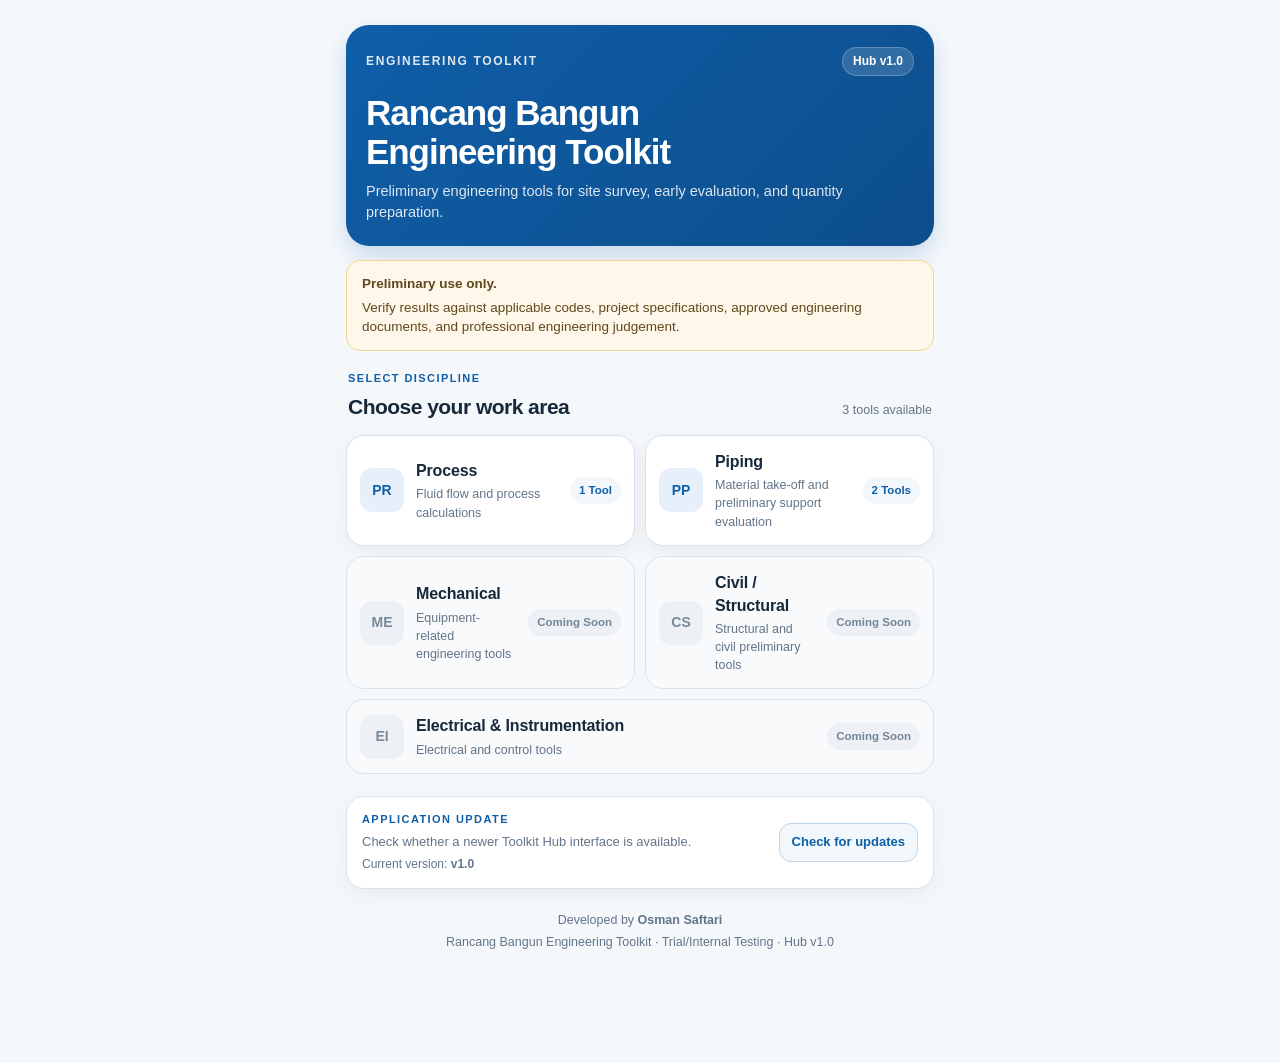
==== index.html @ 7b31bf26 "Add files via upload" ====
<!DOCTYPE html>
<html lang="en">
<head>
  <meta charset="UTF-8">
  <meta name="viewport" content="width=device-width, initial-scale=1.0, viewport-fit=cover">
  <meta name="theme-color" content="#0f5ea8">
  <meta name="description" content="Rancang Bangun Engineering Toolkit — preliminary engineering tools for site survey and early evaluation.">
  <title>Rancang Bangun Engineering Toolkit</title>
  <link rel="manifest" href="./manifest.webmanifest">
  <link rel="icon" href="./icons/icon-192.png">
  <link rel="apple-touch-icon" href="./icons/icon-192.png">
  <link rel="stylesheet" href="./assets/css/styles.css?v=1.0.0">
</head>
<body>
  <main class="app-shell">
    <header class="hero" aria-label="Application header">
      <div class="hero-top">
        <span class="eyebrow">ENGINEERING TOOLKIT</span>
        <span class="badge">Hub v1.0</span>
      </div>
      <h1>Rancang Bangun<br>Engineering Toolkit</h1>
      <p class="hero-subtitle">Preliminary engineering tools for site survey, early evaluation, and quantity preparation.</p>
    </header>

    <section class="notice" aria-label="Usage limitation">
      <strong>Preliminary use only.</strong>
      <span>Verify results against applicable codes, project specifications, approved engineering documents, and professional engineering judgement.</span>
    </section>

    <section class="view active" id="disciplines-view" aria-labelledby="disciplines-title">
      <div class="section-heading">
        <div>
          <p class="step">SELECT DISCIPLINE</p>
          <h2 id="disciplines-title">Choose your work area</h2>
        </div>
        <span class="available-count">3 tools available</span>
      </div>

      <div class="discipline-grid">
        <button class="discipline-card available" data-open-discipline="process" type="button">
          <span class="discipline-icon">PR</span>
          <span class="discipline-body">
            <strong>Process</strong>
            <span>Fluid flow and process calculations</span>
          </span>
          <span class="tool-chip">1 Tool</span>
        </button>

        <button class="discipline-card available" data-open-discipline="piping" type="button">
          <span class="discipline-icon">PP</span>
          <span class="discipline-body">
            <strong>Piping</strong>
            <span>Material take-off and preliminary support evaluation</span>
          </span>
          <span class="tool-chip">2 Tools</span>
        </button>

        <article class="discipline-card disabled" aria-label="Mechanical tools coming soon">
          <span class="discipline-icon muted">ME</span>
          <span class="discipline-body">
            <strong>Mechanical</strong>
            <span>Equipment-related engineering tools</span>
          </span>
          <span class="tool-chip muted">Coming Soon</span>
        </article>

        <article class="discipline-card disabled" aria-label="Civil and structural tools coming soon">
          <span class="discipline-icon muted">CS</span>
          <span class="discipline-body">
            <strong>Civil / Structural</strong>
            <span>Structural and civil preliminary tools</span>
          </span>
          <span class="tool-chip muted">Coming Soon</span>
        </article>

        <article class="discipline-card disabled" aria-label="Electrical and instrumentation tools coming soon">
          <span class="discipline-icon muted">EI</span>
          <span class="discipline-body">
            <strong>Electrical &amp; Instrumentation</strong>
            <span>Electrical and control tools</span>
          </span>
          <span class="tool-chip muted">Coming Soon</span>
        </article>
      </div>
    </section>

    <section class="view" id="tools-view" aria-labelledby="tools-title">
      <button class="back-button" id="back-button" type="button" aria-label="Back to disciplines">
        <span aria-hidden="true">←</span> Back to Disciplines
      </button>

      <div class="section-heading tools-heading">
        <div>
          <p class="step" id="tools-eyebrow">DISCIPLINE</p>
          <h2 id="tools-title">Tools</h2>
          <p class="section-copy" id="tools-description"></p>
        </div>
      </div>

      <div id="tool-cards" class="tool-list" aria-live="polite"></div>

      <aside class="module-note">
        <strong>Phase 1 Hub:</strong>
        Each tool currently opens its existing standalone application. No calculator logic or trial app files are modified by this hub.
      </aside>
    </section>

    <section class="update-card" aria-label="Application update">
      <div>
        <p class="step">APPLICATION UPDATE</p>
        <p class="update-text">Check whether a newer Toolkit Hub interface is available.</p>
        <p class="version-label">Current version: <strong>v1.0</strong></p>
      </div>
      <button class="secondary-button" id="check-update" type="button">Check for updates</button>
    </section>

    <footer class="footer">
      <p>Developed by <strong>Osman Saftari</strong></p>
      <p>Rancang Bangun Engineering Toolkit · Trial/Internal Testing · Hub v1.0</p>
    </footer>
  </main>

  <div class="install-prompt hidden" id="install-prompt" role="dialog" aria-label="Install application">
    <div>
      <strong>Install this app</strong>
      <span>One hub for engineering tools</span>
    </div>
    <button id="install-button" type="button">Install</button>
    <button class="dismiss" id="dismiss-install" type="button" aria-label="Dismiss">×</button>
  </div>

  <div class="update-toast hidden" id="update-toast" role="alert">
    <div>
      <strong>New version available</strong>
      <span>An updated version of the Toolkit Hub is ready.</span>
    </div>
    <button id="apply-update" type="button">Update now</button>
  </div>

  <div class="status-toast hidden" id="status-toast" role="status"></div>

  <script src="./assets/js/app.js?v=1.0.0" defer></script>
</body>
</html>
---- assets/css/styles.css ----
/* Rancang Bangun Engineering Toolkit Hub v1.0 */
:root {
  --blue-900: #0c3f70;
  --blue-800: #0f5ea8;
  --blue-700: #176fbe;
  --blue-100: #e7f0fa;
  --blue-050: #f2f7fc;
  --text: #17283a;
  --muted: #627589;
  --border: #dae3ec;
  --card: #ffffff;
  --canvas: #f5f8fb;
  --warning-bg: #fff8ea;
  --warning-border: #f0d490;
  --warning-text: #5f481b;
  --shadow: 0 6px 20px rgba(20, 46, 72, 0.06);
  --radius: 18px;
}
* { box-sizing: border-box; }
html { -webkit-text-size-adjust: 100%; }
body {
  margin: 0;
  min-height: 100vh;
  background: var(--canvas);
  color: var(--text);
  font-family: Inter, "Segoe UI", Roboto, Arial, sans-serif;
  line-height: 1.45;
}
button, a { font: inherit; -webkit-tap-highlight-color: transparent; }
button { cursor: pointer; }
.app-shell {
  max-width: 620px;
  margin: 0 auto;
  padding: 18px 16px 108px;
}
.hero {
  padding: 22px 20px 23px;
  border-radius: 23px;
  background: linear-gradient(135deg, var(--blue-800) 0%, #0d4e8c 100%);
  color: #fff;
  box-shadow: 0 10px 25px rgba(15, 94, 168, 0.2);
}
.hero-top {
  display: flex;
  justify-content: space-between;
  gap: 10px;
  align-items: center;
  margin-bottom: 18px;
}
.eyebrow {
  font-weight: 700;
  font-size: 12px;
  letter-spacing: 0.14em;
  opacity: .86;
}
.badge {
  font-size: 12px;
  font-weight: 700;
  padding: 5px 10px;
  border-radius: 99px;
  background: rgba(255, 255, 255, .15);
  border: 1px solid rgba(255, 255, 255, .22);
}
.hero h1 {
  margin: 0 0 9px;
  font-size: clamp(29px, 7vw, 35px);
  line-height: 1.11;
  letter-spacing: -0.03em;
}
.hero-subtitle {
  max-width: 510px;
  margin: 0;
  color: rgba(255, 255, 255, .86);
  font-size: 14.5px;
}
.notice {
  display: flex;
  flex-direction: column;
  gap: 4px;
  margin: 14px 0 20px;
  padding: 13px 15px;
  border-radius: 14px;
  border: 1px solid var(--warning-border);
  background: var(--warning-bg);
  color: var(--warning-text);
  font-size: 13.5px;
}
.notice strong { font-size: 13.5px; }
.view { display: none; }
.view.active { display: block; animation: rise .18s ease-out; }
@keyframes rise { from { opacity: 0; transform: translateY(5px); } to { opacity: 1; transform: none; } }
.section-heading {
  display: flex;
  align-items: flex-end;
  justify-content: space-between;
  gap: 12px;
  margin: 0 2px 13px;
}
.step {
  margin: 0 0 5px;
  font-size: 11px;
  font-weight: 750;
  letter-spacing: .13em;
  color: var(--blue-800);
}
.section-heading h2 {
  margin: 0;
  font-size: 21px;
  letter-spacing: -.025em;
}
.available-count {
  white-space: nowrap;
  color: var(--muted);
  font-size: 12.5px;
  padding-bottom: 3px;
}
.discipline-grid {
  display: grid;
  gap: 10px;
}
.discipline-card {
  display: grid;
  grid-template-columns: 44px minmax(0, 1fr) auto;
  align-items: center;
  text-align: left;
  width: 100%;
  padding: 14px 13px;
  gap: 12px;
  border-radius: var(--radius);
  border: 1px solid var(--border);
  background: var(--card);
  box-shadow: var(--shadow);
  color: var(--text);
}
button.discipline-card {
  transition: border-color .16s ease, transform .16s ease, box-shadow .16s ease;
}
button.discipline-card:hover, button.discipline-card:focus-visible {
  border-color: #9bc1e7;
  box-shadow: 0 8px 22px rgba(15, 94, 168, .11);
  outline: none;
}
button.discipline-card:active { transform: scale(.988); }
.discipline-card.disabled { box-shadow: none; background: #f8fafc; }
.discipline-icon {
  display: grid;
  place-items: center;
  height: 44px;
  border-radius: 12px;
  background: var(--blue-100);
  color: var(--blue-800);
  font-size: 14px;
  font-weight: 750;
}
.discipline-icon.muted { background: #edf1f5; color: #78899a; }
.discipline-body {
  display: flex;
  min-width: 0;
  flex-direction: column;
  gap: 3px;
}
.discipline-body strong {
  font-size: 16px;
  letter-spacing: -.01em;
}
.discipline-body span {
  color: var(--muted);
  font-size: 12.5px;
}
.tool-chip {
  color: var(--blue-800);
  background: var(--blue-050);
  border-radius: 999px;
  padding: 5px 9px;
  font-size: 11.5px;
  font-weight: 700;
  white-space: nowrap;
}
.tool-chip.muted { color: #748596; background: #edf1f5; }
.back-button {
  display: inline-flex;
  align-items: center;
  gap: 7px;
  border: 0;
  padding: 4px 0 16px;
  background: transparent;
  color: var(--blue-800);
  font-weight: 650;
  font-size: 14px;
}
.tools-heading { margin-bottom: 15px; align-items: start; }
.section-copy {
  margin: 5px 0 0;
  color: var(--muted);
  font-size: 13.5px;
}
.tool-list { display: grid; gap: 11px; }
.tool-card {
  position: relative;
  display: block;
  padding: 16px 16px 15px;
  border-radius: var(--radius);
  border: 1px solid var(--border);
  background: #fff;
  box-shadow: var(--shadow);
  text-decoration: none;
  color: var(--text);
  transition: border-color .16s ease, transform .16s ease, box-shadow .16s ease;
}
.tool-card:hover, .tool-card:focus-visible {
  border-color: #9bc1e7;
  box-shadow: 0 8px 22px rgba(15, 94, 168, .11);
  outline: none;
}
.tool-card:active { transform: scale(.99); }
.tool-card-top {
  display: flex;
  justify-content: space-between;
  gap: 10px;
  margin-bottom: 7px;
}
.tool-card h3 {
  margin: 0;
  font-size: 16.5px;
  letter-spacing: -.015em;
}
.open-label {
  white-space: nowrap;
  color: var(--blue-800);
  font-size: 12.5px;
  font-weight: 650;
}
.tool-card p {
  margin: 0 0 10px;
  color: var(--muted);
  font-size: 13.5px;
}
.tags { display: flex; gap: 6px; flex-wrap: wrap; }
.tag {
  background: var(--blue-050);
  color: var(--blue-800);
  font-size: 11.5px;
  font-weight: 650;
  padding: 4px 8px;
  border-radius: 999px;
}
.module-note {
  margin-top: 14px;
  border-radius: 14px;
  background: var(--blue-050);
  color: #314b65;
  padding: 12px 14px;
  font-size: 13px;
}
.update-card {
  display: flex;
  justify-content: space-between;
  align-items: center;
  gap: 13px;
  background: #fff;
  border: 1px solid var(--border);
  border-radius: var(--radius);
  box-shadow: var(--shadow);
  padding: 15px;
  margin-top: 22px;
}
.update-text {
  color: var(--muted);
  margin: 0 0 4px;
  font-size: 13px;
}
.version-label {
  margin: 0;
  font-size: 12px;
  color: var(--muted);
}
.secondary-button {
  flex: 0 0 auto;
  border: 1px solid #bfd5eb;
  border-radius: 12px;
  padding: 9px 12px;
  background: var(--blue-050);
  color: var(--blue-800);
  font-weight: 650;
  font-size: 13px;
}
.secondary-button:disabled { opacity: .6; cursor: default; }
.footer {
  margin-top: 22px;
  padding: 0 6px;
  text-align: center;
  color: var(--muted);
  font-size: 12.5px;
}
.footer p { margin: 4px 0; }
.install-prompt, .update-toast {
  position: fixed;
  z-index: 10;
  left: max(16px, calc((100vw - 588px)/2));
  right: max(16px, calc((100vw - 588px)/2));
  bottom: 18px;
  display: flex;
  align-items: center;
  gap: 10px;
  background: #fff;
  padding: 12px 12px 12px 14px;
  border: 1px solid var(--border);
  border-radius: 17px;
  box-shadow: 0 12px 32px rgba(19, 40, 62, .16);
}
.install-prompt div, .update-toast div { display: flex; min-width: 0; flex: 1; flex-direction: column; }
.install-prompt span, .update-toast span { font-size: 12px; color: var(--muted); }
.install-prompt button:not(.dismiss), .update-toast button {
  border: 0;
  border-radius: 11px;
  background: var(--blue-800);
  color: white;
  padding: 9px 12px;
  font-size: 13px;
  font-weight: 650;
}
.dismiss {
  border: 0;
  background: transparent;
  color: #708295;
  font-size: 22px;
  line-height: 1;
  padding: 4px 2px;
}
.status-toast {
  position: fixed;
  left: 50%;
  transform: translateX(-50%);
  bottom: 22px;
  background: #24384b;
  color: #fff;
  border-radius: 999px;
  padding: 10px 15px;
  font-size: 13px;
  z-index: 20;
  box-shadow: 0 8px 25px rgba(0,0,0,.16);
}
.hidden { display: none !important; }
@media (min-width: 540px) {
  .app-shell { padding-top: 25px; }
  .discipline-grid { grid-template-columns: 1fr 1fr; }
  .discipline-card:last-child { grid-column: span 2; }
}
@media (max-width: 390px) {
  .discipline-card { grid-template-columns: 40px minmax(0, 1fr); }
  .tool-chip { grid-column: 2; justify-self: start; margin-top: 3px; }
  .update-card { flex-direction: column; align-items: stretch; }
  .secondary-button { width: 100%; }
}
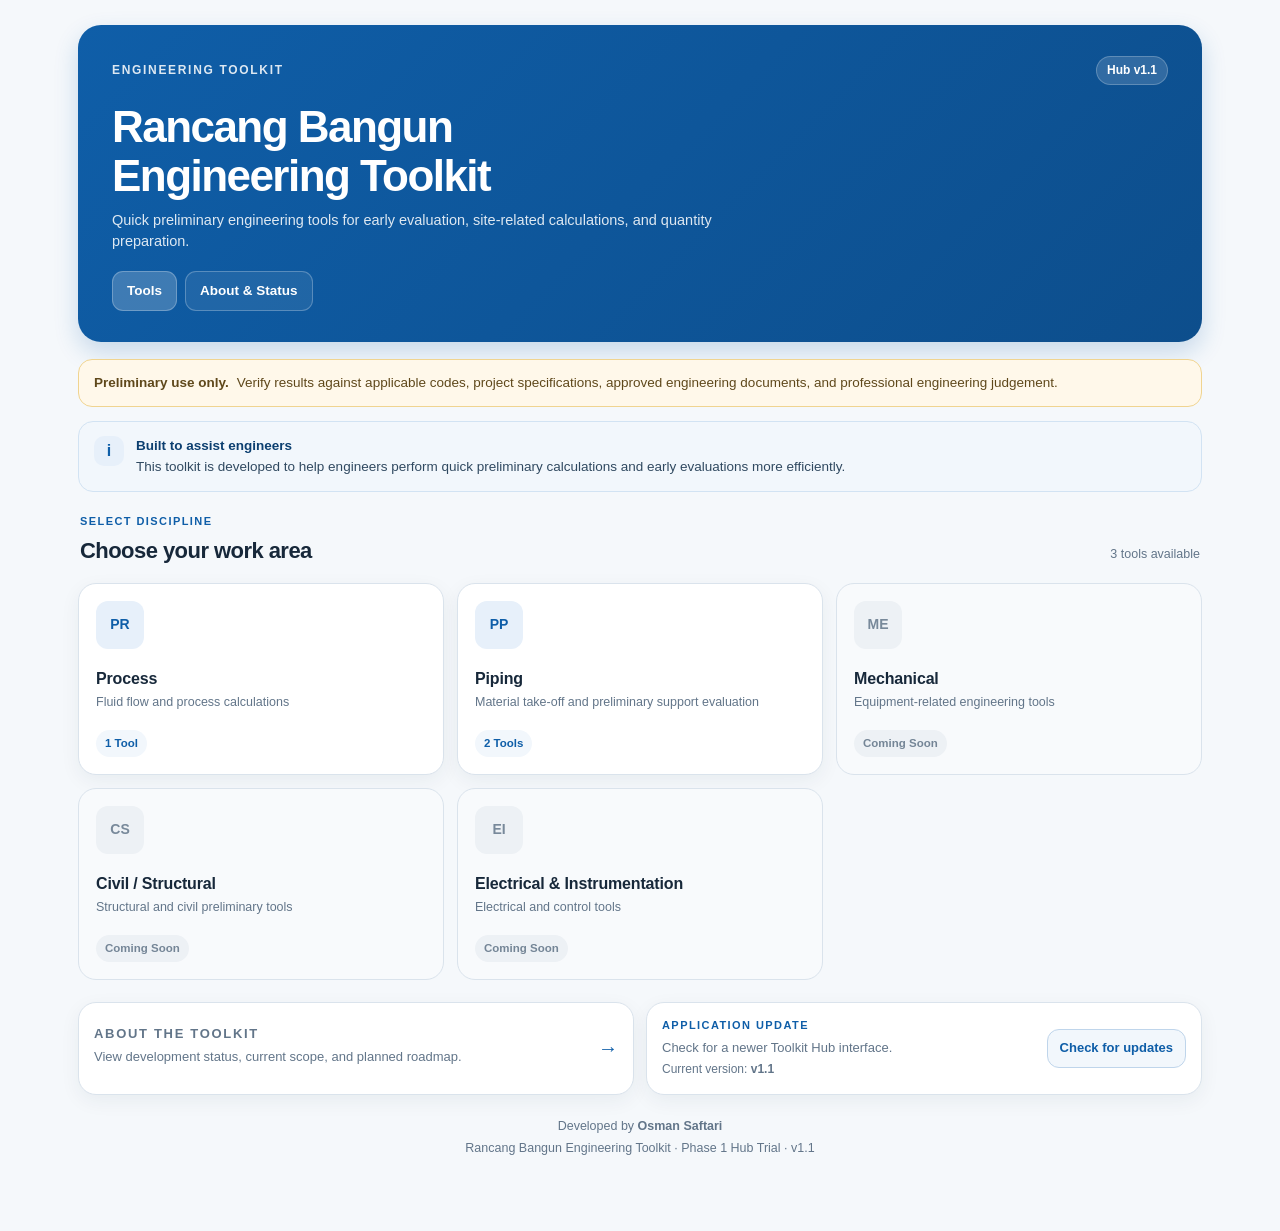
==== commit 038ef82b: "Add files via upload" ====
--- a/index.html
+++ b/index.html
@@ -4,27 +4,41 @@
   <meta charset="UTF-8">
   <meta name="viewport" content="width=device-width, initial-scale=1.0, viewport-fit=cover">
   <meta name="theme-color" content="#0f5ea8">
-  <meta name="description" content="Rancang Bangun Engineering Toolkit — preliminary engineering tools for site survey and early evaluation.">
+  <meta name="description" content="Rancang Bangun Engineering Toolkit — quick preliminary engineering tools for engineers.">
   <title>Rancang Bangun Engineering Toolkit</title>
   <link rel="manifest" href="./manifest.webmanifest">
   <link rel="icon" href="./icons/icon-192.png">
   <link rel="apple-touch-icon" href="./icons/icon-192.png">
-  <link rel="stylesheet" href="./assets/css/styles.css?v=1.0.0">
+  <link rel="stylesheet" href="./assets/css/styles.css?v=1.1.0">
 </head>
 <body>
   <main class="app-shell">
     <header class="hero" aria-label="Application header">
       <div class="hero-top">
         <span class="eyebrow">ENGINEERING TOOLKIT</span>
-        <span class="badge">Hub v1.0</span>
+        <span class="badge">Hub v1.1</span>
       </div>
-      <h1>Rancang Bangun<br>Engineering Toolkit</h1>
-      <p class="hero-subtitle">Preliminary engineering tools for site survey, early evaluation, and quantity preparation.</p>
+      <div>
+        <h1>Rancang Bangun<br>Engineering Toolkit</h1>
+        <p class="hero-subtitle">Quick preliminary engineering tools for early evaluation, site-related calculations, and quantity preparation.</p>
+      </div>
+      <nav class="top-nav" aria-label="Application navigation">
+        <a class="nav-link active" href="./index.html" aria-current="page">Tools</a>
+        <a class="nav-link" href="./about.html">About &amp; Status</a>
+      </nav>
     </header>
 
     <section class="notice" aria-label="Usage limitation">
       <strong>Preliminary use only.</strong>
       <span>Verify results against applicable codes, project specifications, approved engineering documents, and professional engineering judgement.</span>
+    </section>
+
+    <section class="developer-message" aria-label="Developer message">
+      <span class="message-mark" aria-hidden="true">i</span>
+      <div>
+        <strong>Built to assist engineers</strong>
+        <p>This toolkit is developed to help engineers perform quick preliminary calculations and early evaluations more efficiently.</p>
+      </div>
     </section>
 
     <section class="view active" id="disciplines-view" aria-labelledby="disciplines-title">
@@ -88,7 +102,6 @@
       <button class="back-button" id="back-button" type="button" aria-label="Back to disciplines">
         <span aria-hidden="true">←</span> Back to Disciplines
       </button>
-
       <div class="section-heading tools-heading">
         <div>
           <p class="step" id="tools-eyebrow">DISCIPLINE</p>
@@ -96,27 +109,35 @@
           <p class="section-copy" id="tools-description"></p>
         </div>
       </div>
-
       <div id="tool-cards" class="tool-list" aria-live="polite"></div>
-
       <aside class="module-note">
-        <strong>Phase 1 Hub:</strong>
-        Each tool currently opens its existing standalone application. No calculator logic or trial app files are modified by this hub.
+        <strong>Phase 1 Hub Trial:</strong>
+        Each tool currently opens its existing standalone application. Calculation logic and trial application files are not modified by this Hub.
       </aside>
     </section>
 
-    <section class="update-card" aria-label="Application update">
-      <div>
-        <p class="step">APPLICATION UPDATE</p>
-        <p class="update-text">Check whether a newer Toolkit Hub interface is available.</p>
-        <p class="version-label">Current version: <strong>v1.0</strong></p>
-      </div>
-      <button class="secondary-button" id="check-update" type="button">Check for updates</button>
+    <section class="home-lower" aria-label="Additional application information">
+      <a class="about-link-card" href="./about.html">
+        <div>
+          <p class="step">ABOUT THE TOOLKIT</p>
+          <p>View development status, current scope, and planned roadmap.</p>
+        </div>
+        <span class="arrow-link" aria-hidden="true">→</span>
+      </a>
+
+      <section class="update-card" aria-label="Application update">
+        <div>
+          <p class="step">APPLICATION UPDATE</p>
+          <p class="update-text">Check for a newer Toolkit Hub interface.</p>
+          <p class="version-label">Current version: <strong>v1.1</strong></p>
+        </div>
+        <button class="secondary-button" id="check-update" type="button">Check for updates</button>
+      </section>
     </section>
 
     <footer class="footer">
       <p>Developed by <strong>Osman Saftari</strong></p>
-      <p>Rancang Bangun Engineering Toolkit · Trial/Internal Testing · Hub v1.0</p>
+      <p>Rancang Bangun Engineering Toolkit · Phase 1 Hub Trial · v1.1</p>
     </footer>
   </main>
 
@@ -136,9 +157,7 @@
     </div>
     <button id="apply-update" type="button">Update now</button>
   </div>
-
   <div class="status-toast hidden" id="status-toast" role="status"></div>
-
-  <script src="./assets/js/app.js?v=1.0.0" defer></script>
+  <script src="./assets/js/app.js?v=1.1.0" defer></script>
 </body>
 </html>
--- a/assets/css/styles.css
+++ b/assets/css/styles.css
@@ -1,5 +1,6 @@
-/* Rancang Bangun Engineering Toolkit Hub v1.0 */
+/* Rancang Bangun Engineering Toolkit Hub v1.1 — Responsive Layout & About Status Page */
 :root {
+  --blue-950: #082d52;
   --blue-900: #0c3f70;
   --blue-800: #0f5ea8;
   --blue-700: #176fbe;
@@ -13,11 +14,13 @@
   --warning-bg: #fff8ea;
   --warning-border: #f0d490;
   --warning-text: #5f481b;
+  --success-bg: #edf8f4;
+  --success-text: #1f6650;
   --shadow: 0 6px 20px rgba(20, 46, 72, 0.06);
   --radius: 18px;
 }
 * { box-sizing: border-box; }
-html { -webkit-text-size-adjust: 100%; }
+html { -webkit-text-size-adjust: 100%; scroll-behavior: smooth; }
 body {
   margin: 0;
   min-height: 100vh;
@@ -28,10 +31,11 @@
 }
 button, a { font: inherit; -webkit-tap-highlight-color: transparent; }
 button { cursor: pointer; }
+a { color: inherit; }
 .app-shell {
-  max-width: 620px;
+  max-width: 1180px;
   margin: 0 auto;
-  padding: 18px 16px 108px;
+  padding: 18px 16px 106px;
 }
 .hero {
   padding: 22px 20px 23px;
@@ -63,21 +67,42 @@
 }
 .hero h1 {
   margin: 0 0 9px;
-  font-size: clamp(29px, 7vw, 35px);
+  font-size: clamp(29px, 7vw, 40px);
   line-height: 1.11;
-  letter-spacing: -0.03em;
+  letter-spacing: -0.035em;
 }
 .hero-subtitle {
-  max-width: 510px;
+  max-width: 650px;
   margin: 0;
   color: rgba(255, 255, 255, .86);
   font-size: 14.5px;
 }
+.top-nav {
+  display: flex;
+  gap: 8px;
+  margin-top: 19px;
+}
+.nav-link {
+  display: inline-flex;
+  min-height: 40px;
+  align-items: center;
+  border-radius: 11px;
+  padding: 8px 14px;
+  color: #fff;
+  text-decoration: none;
+  font-size: 13.5px;
+  font-weight: 650;
+  border: 1px solid rgba(255,255,255,.25);
+  background: rgba(255,255,255,.08);
+}
+.nav-link.active, .nav-link:hover {
+  background: rgba(255,255,255,.20);
+}
 .notice {
   display: flex;
   flex-direction: column;
   gap: 4px;
-  margin: 14px 0 20px;
+  margin: 14px 0 14px;
   padding: 13px 15px;
   border-radius: 14px;
   border: 1px solid var(--warning-border);
@@ -86,6 +111,32 @@
   font-size: 13.5px;
 }
 .notice strong { font-size: 13.5px; }
+.developer-message {
+  display: flex;
+  gap: 12px;
+  margin: 0 0 22px;
+  padding: 14px 15px;
+  border-radius: 15px;
+  border: 1px solid #d2e3f3;
+  background: var(--blue-050);
+  color: #304960;
+}
+.message-mark {
+  flex: 0 0 auto;
+  display: grid;
+  place-items: center;
+  height: 30px;
+  width: 30px;
+  border-radius: 10px;
+  background: var(--blue-100);
+  color: var(--blue-800);
+  font-weight: 750;
+}
+.developer-message p {
+  margin: 2px 0 0;
+  font-size: 13.5px;
+}
+.developer-message strong { display: block; font-size: 13.5px; color: var(--blue-900); }
 .view { display: none; }
 .view.active { display: block; animation: rise .18s ease-out; }
 @keyframes rise { from { opacity: 0; transform: translateY(5px); } to { opacity: 1; transform: none; } }
@@ -105,7 +156,7 @@
 }
 .section-heading h2 {
   margin: 0;
-  font-size: 21px;
+  font-size: 22px;
   letter-spacing: -.025em;
 }
 .available-count {
@@ -124,6 +175,7 @@
   align-items: center;
   text-align: left;
   width: 100%;
+  min-height: 86px;
   padding: 14px 13px;
   gap: 12px;
   border-radius: var(--radius);
@@ -196,7 +248,6 @@
 }
 .tool-list { display: grid; gap: 11px; }
 .tool-card {
-  position: relative;
   display: block;
   padding: 16px 16px 15px;
   border-radius: var(--radius);
@@ -219,22 +270,14 @@
   gap: 10px;
   margin-bottom: 7px;
 }
-.tool-card h3 {
-  margin: 0;
-  font-size: 16.5px;
-  letter-spacing: -.015em;
-}
+.tool-card h3 { margin: 0; font-size: 16.5px; letter-spacing: -.015em; }
 .open-label {
   white-space: nowrap;
   color: var(--blue-800);
   font-size: 12.5px;
   font-weight: 650;
 }
-.tool-card p {
-  margin: 0 0 10px;
-  color: var(--muted);
-  font-size: 13.5px;
-}
+.tool-card p { margin: 0 0 10px; color: var(--muted); font-size: 13.5px; }
 .tags { display: flex; gap: 6px; flex-wrap: wrap; }
 .tag {
   background: var(--blue-050);
@@ -252,7 +295,12 @@
   padding: 12px 14px;
   font-size: 13px;
 }
-.update-card {
+.home-lower {
+  display: grid;
+  gap: 12px;
+  margin-top: 22px;
+}
+.about-link-card, .update-card {
   display: flex;
   justify-content: space-between;
   align-items: center;
@@ -262,18 +310,16 @@
   border-radius: var(--radius);
   box-shadow: var(--shadow);
   padding: 15px;
-  margin-top: 22px;
-}
-.update-text {
+}
+.about-link-card { text-decoration: none; }
+.about-link-card:hover { border-color: #9bc1e7; }
+.about-link-card p, .update-text {
   color: var(--muted);
   margin: 0 0 4px;
   font-size: 13px;
 }
-.version-label {
-  margin: 0;
-  font-size: 12px;
-  color: var(--muted);
-}
+.arrow-link { color: var(--blue-800); font-weight: 750; font-size: 20px; }
+.version-label { margin: 0; font-size: 12px; color: var(--muted); }
 .secondary-button {
   flex: 0 0 auto;
   border: 1px solid #bfd5eb;
@@ -293,6 +339,87 @@
   font-size: 12.5px;
 }
 .footer p { margin: 4px 0; }
+.page-title {
+  margin: 22px 0 14px;
+}
+.page-title h2 {
+  margin: 0 0 6px;
+  font-size: 26px;
+  letter-spacing: -.035em;
+}
+.page-title p {
+  margin: 0;
+  max-width: 680px;
+  color: var(--muted);
+}
+.status-layout {
+  display: grid;
+  gap: 12px;
+}
+.info-card {
+  border: 1px solid var(--border);
+  border-radius: var(--radius);
+  background: #fff;
+  box-shadow: var(--shadow);
+  padding: 17px;
+}
+.info-card h3 {
+  margin: 0 0 11px;
+  font-size: 16px;
+  letter-spacing: -.01em;
+}
+.info-card p {
+  color: var(--muted);
+  font-size: 13.5px;
+  margin: 0 0 9px;
+}
+.info-card p:last-child { margin-bottom: 0; }
+.phase-badge {
+  display: inline-flex;
+  border-radius: 999px;
+  padding: 6px 10px;
+  background: var(--success-bg);
+  color: var(--success-text);
+  font-size: 12px;
+  font-weight: 700;
+  margin-bottom: 12px;
+}
+.status-list, .roadmap-list {
+  margin: 0;
+  padding-left: 18px;
+  color: var(--muted);
+  font-size: 13.5px;
+}
+.status-list li, .roadmap-list li { margin: 6px 0; }
+.phase-block + .phase-block {
+  border-top: 1px solid var(--border);
+  padding-top: 13px;
+  margin-top: 13px;
+}
+.phase-block strong {
+  display: block;
+  margin-bottom: 6px;
+  color: var(--text);
+  font-size: 14px;
+}
+.available-tools .tool-row {
+  padding: 10px 0;
+  border-bottom: 1px solid #edf1f5;
+}
+.available-tools .tool-row:last-child { border: 0; padding-bottom: 0; }
+.available-tools .tool-row:first-of-type { padding-top: 0; }
+.tool-row strong { display: block; font-size: 14px; }
+.tool-row span { color: var(--muted); font-size: 13px; }
+.return-link {
+  display: inline-flex;
+  align-items: center;
+  gap: 7px;
+  margin-top: 18px;
+  color: var(--blue-800);
+  font-weight: 650;
+  font-size: 14px;
+  text-decoration: none;
+}
 .install-prompt, .update-toast {
   position: fixed;
   z-index: 10;
@@ -341,14 +468,51 @@
   box-shadow: 0 8px 25px rgba(0,0,0,.16);
 }
 .hidden { display: none !important; }
-@media (min-width: 540px) {
-  .app-shell { padding-top: 25px; }
-  .discipline-grid { grid-template-columns: 1fr 1fr; }
-  .discipline-card:last-child { grid-column: span 2; }
+@media (min-width: 700px) {
+  .app-shell { padding: 25px 28px 70px; }
+  .hero { padding: 28px 30px; }
+  .hero h1 { max-width: 720px; }
+  .notice {
+    flex-direction: row;
+    gap: 8px;
+    align-items: baseline;
+    margin-top: 17px;
+  }
+  .discipline-grid { grid-template-columns: repeat(2, minmax(0, 1fr)); }
+  .tool-list { grid-template-columns: repeat(2, minmax(0, 1fr)); }
+  .home-lower { grid-template-columns: 1fr 1fr; }
+  .status-layout { grid-template-columns: repeat(2, minmax(0, 1fr)); }
+  .info-card.span-all { grid-column: 1 / -1; }
+}
+@media (min-width: 980px) {
+  .hero {
+    padding: 31px 34px;
+    min-height: 242px;
+    display: flex;
+    flex-direction: column;
+    justify-content: space-between;
+  }
+  .hero h1 { font-size: 44px; }
+  .main-grid {
+    display: grid;
+    grid-template-columns: minmax(0, 1fr);
+  }
+  .discipline-grid { grid-template-columns: repeat(3, minmax(0, 1fr)); gap: 13px; }
+  .discipline-card {
+    min-height: 142px;
+    align-content: start;
+    grid-template-columns: 48px minmax(0, 1fr);
+    padding: 17px;
+  }
+  .discipline-icon { height: 48px; }
+  .discipline-body { grid-column: 1 / -1; margin-top: 6px; }
+  .tool-chip { grid-column: 1 / -1; justify-self: start; margin-top: 7px; }
+  .section-heading { margin-bottom: 16px; }
+  .status-layout { grid-template-columns: 0.9fr 1.1fr; }
 }
 @media (max-width: 390px) {
   .discipline-card { grid-template-columns: 40px minmax(0, 1fr); }
   .tool-chip { grid-column: 2; justify-self: start; margin-top: 3px; }
-  .update-card { flex-direction: column; align-items: stretch; }
+  .about-link-card, .update-card { flex-direction: column; align-items: stretch; }
   .secondary-button { width: 100%; }
 }
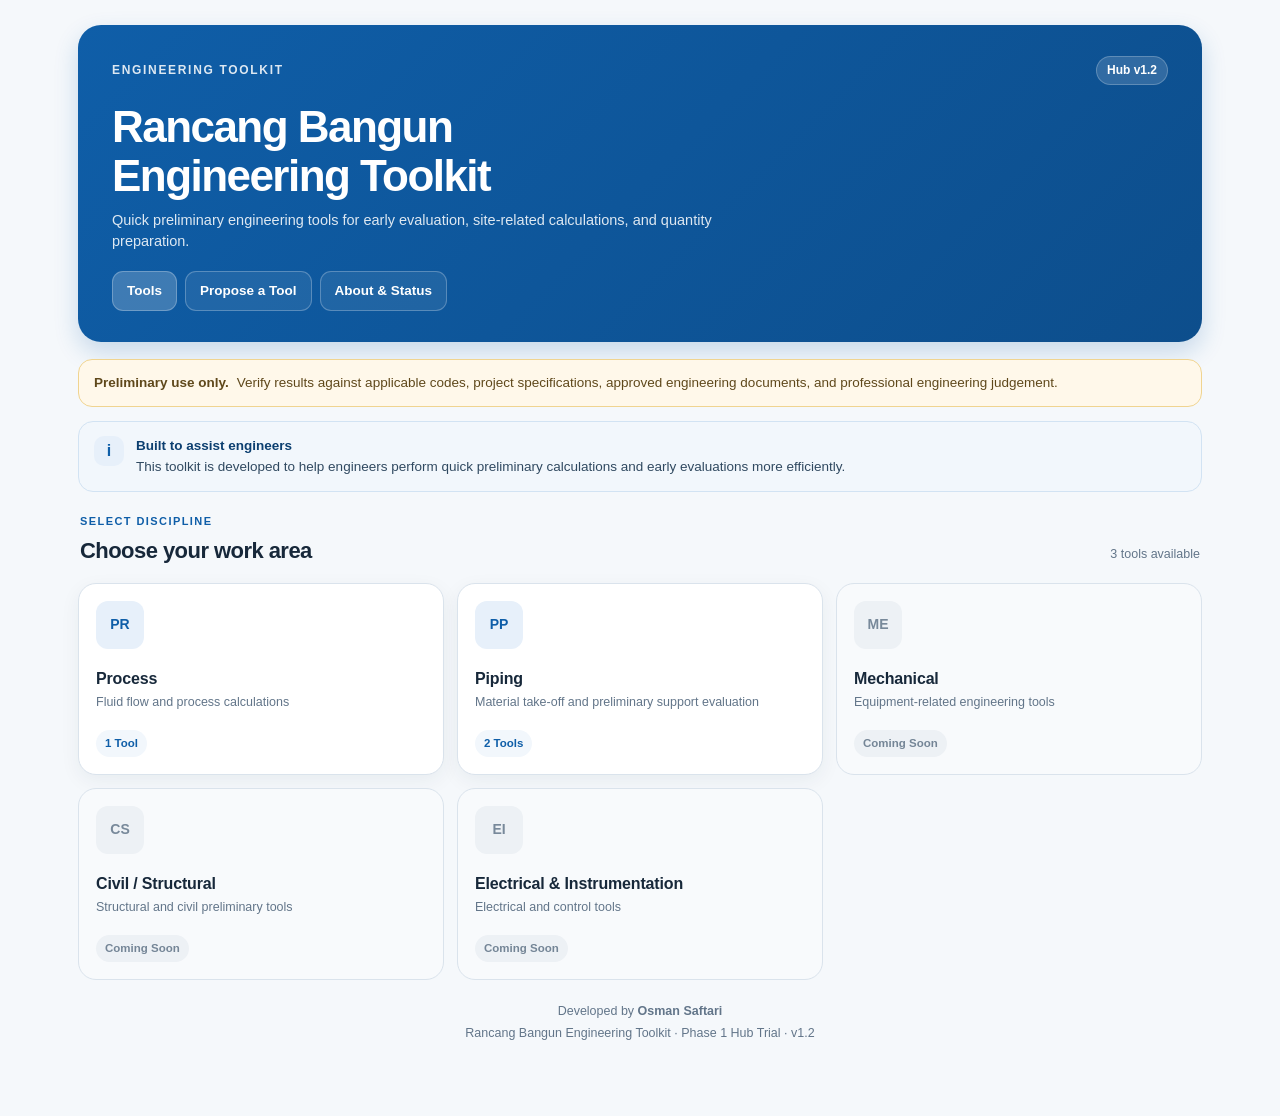
==== commit d58dfcf3: "Add files via upload" ====
--- a/index.html
+++ b/index.html
@@ -9,14 +9,14 @@
   <link rel="manifest" href="./manifest.webmanifest">
   <link rel="icon" href="./icons/icon-192.png">
   <link rel="apple-touch-icon" href="./icons/icon-192.png">
-  <link rel="stylesheet" href="./assets/css/styles.css?v=1.1.0">
+  <link rel="stylesheet" href="./assets/css/styles.css?v=1.2.0">
 </head>
 <body>
   <main class="app-shell">
     <header class="hero" aria-label="Application header">
       <div class="hero-top">
         <span class="eyebrow">ENGINEERING TOOLKIT</span>
-        <span class="badge">Hub v1.1</span>
+        <span class="badge">Hub v1.2</span>
       </div>
       <div>
         <h1>Rancang Bangun<br>Engineering Toolkit</h1>
@@ -24,6 +24,7 @@
       </div>
       <nav class="top-nav" aria-label="Application navigation">
         <a class="nav-link active" href="./index.html" aria-current="page">Tools</a>
+        <a class="nav-link" href="./propose.html">Propose a Tool</a>
         <a class="nav-link" href="./about.html">About &amp; Status</a>
       </nav>
     </header>
@@ -116,28 +117,9 @@
       </aside>
     </section>
 
-    <section class="home-lower" aria-label="Additional application information">
-      <a class="about-link-card" href="./about.html">
-        <div>
-          <p class="step">ABOUT THE TOOLKIT</p>
-          <p>View development status, current scope, and planned roadmap.</p>
-        </div>
-        <span class="arrow-link" aria-hidden="true">→</span>
-      </a>
-
-      <section class="update-card" aria-label="Application update">
-        <div>
-          <p class="step">APPLICATION UPDATE</p>
-          <p class="update-text">Check for a newer Toolkit Hub interface.</p>
-          <p class="version-label">Current version: <strong>v1.1</strong></p>
-        </div>
-        <button class="secondary-button" id="check-update" type="button">Check for updates</button>
-      </section>
-    </section>
-
     <footer class="footer">
       <p>Developed by <strong>Osman Saftari</strong></p>
-      <p>Rancang Bangun Engineering Toolkit · Phase 1 Hub Trial · v1.1</p>
+      <p>Rancang Bangun Engineering Toolkit · Phase 1 Hub Trial · v1.2</p>
     </footer>
   </main>
 
@@ -158,6 +140,6 @@
     <button id="apply-update" type="button">Update now</button>
   </div>
   <div class="status-toast hidden" id="status-toast" role="status"></div>
-  <script src="./assets/js/app.js?v=1.1.0" defer></script>
+  <script src="./assets/js/app.js?v=1.2.0" defer></script>
 </body>
 </html>
--- a/assets/css/styles.css
+++ b/assets/css/styles.css
@@ -1,4 +1,4 @@
-/* Rancang Bangun Engineering Toolkit Hub v1.1 — Responsive Layout & About Status Page */
+/* Rancang Bangun Engineering Toolkit Hub v1.2 — Responsive Layout & About Status Page */
 :root {
   --blue-950: #082d52;
   --blue-900: #0c3f70;
@@ -516,3 +516,37 @@
   .about-link-card, .update-card { flex-direction: column; align-items: stretch; }
   .secondary-button { width: 100%; }
 }
+
+/* Hub v1.2 — Proposal page and reorganized About page */
+.card-intro { max-width: 780px; margin-bottom: 15px !important; }
+.roadmap-grid { display: grid; gap: 9px; margin: 13px 0 15px; }
+.roadmap-item { border-radius: 13px; border: 1px solid #e2ebf3; background: var(--blue-050); padding: 11px 12px; }
+.roadmap-item strong { display: block; font-size: 13.5px; color: var(--text); margin-bottom: 3px; }
+.roadmap-item span { color: var(--blue-800); font-size: 12px; font-weight: 650; }
+.phase-block.compact { margin-top: 16px; }
+.update-panel { display: flex; flex-direction: column; gap: 13px; }
+.update-panel h3 { margin: 0 0 5px; }
+.proposal-layout { display: grid; gap: 12px; }
+.proposal-hero .primary-button { margin-top: 11px; }
+.primary-button { display: inline-flex; align-items: center; justify-content: center; border-radius: 12px; padding: 11px 15px; text-decoration: none; color: #fff; background: var(--blue-800); font-size: 13.5px; font-weight: 700; }
+.primary-button:hover { background: var(--blue-700); }
+.inline-link { display: inline-flex; margin-top: 5px; color: var(--blue-800); font-weight: 650; font-size: 13.5px; text-decoration: none; }
+.inline-link:hover { text-decoration: underline; }
+.requirements-grid { display: grid; gap: 9px; }
+.requirement { position: relative; border: 1px solid #e1eaf2; background: #fbfdff; border-radius: 14px; padding: 12px 12px 12px 48px; min-height: 84px; }
+.requirement > span { position: absolute; left: 12px; top: 12px; display: grid; place-items: center; width: 26px; height: 26px; border-radius: 9px; color: var(--blue-800); background: var(--blue-100); font-size: 11px; font-weight: 750; }
+.requirement strong { display: block; margin: 0 0 4px; font-size: 13.5px; }
+.requirement p { margin: 0; font-size: 12.5px; }
+.numbered-list { padding-left: 20px; color: var(--muted); font-size: 13.5px; margin: 0 0 12px; }
+.numbered-list li { padding-left: 5px; margin: 7px 0; }
+.micro-note { border-radius: 12px; background: var(--blue-050); padding: 11px 12px; margin: 0 !important; }
+@media (min-width: 700px) {
+  .roadmap-grid { grid-template-columns: repeat(2, minmax(0, 1fr)); }
+  .requirements-grid { grid-template-columns: repeat(2, minmax(0, 1fr)); }
+  .update-panel { flex-direction: row; align-items: center; justify-content: space-between; }
+}
+@media (min-width: 980px) {
+  .proposal-layout { grid-template-columns: 1.2fr .8fr; }
+  .proposal-layout .span-all { grid-column: 1 / -1; }
+  .requirements-grid { grid-template-columns: repeat(3, minmax(0, 1fr)); }
+}
